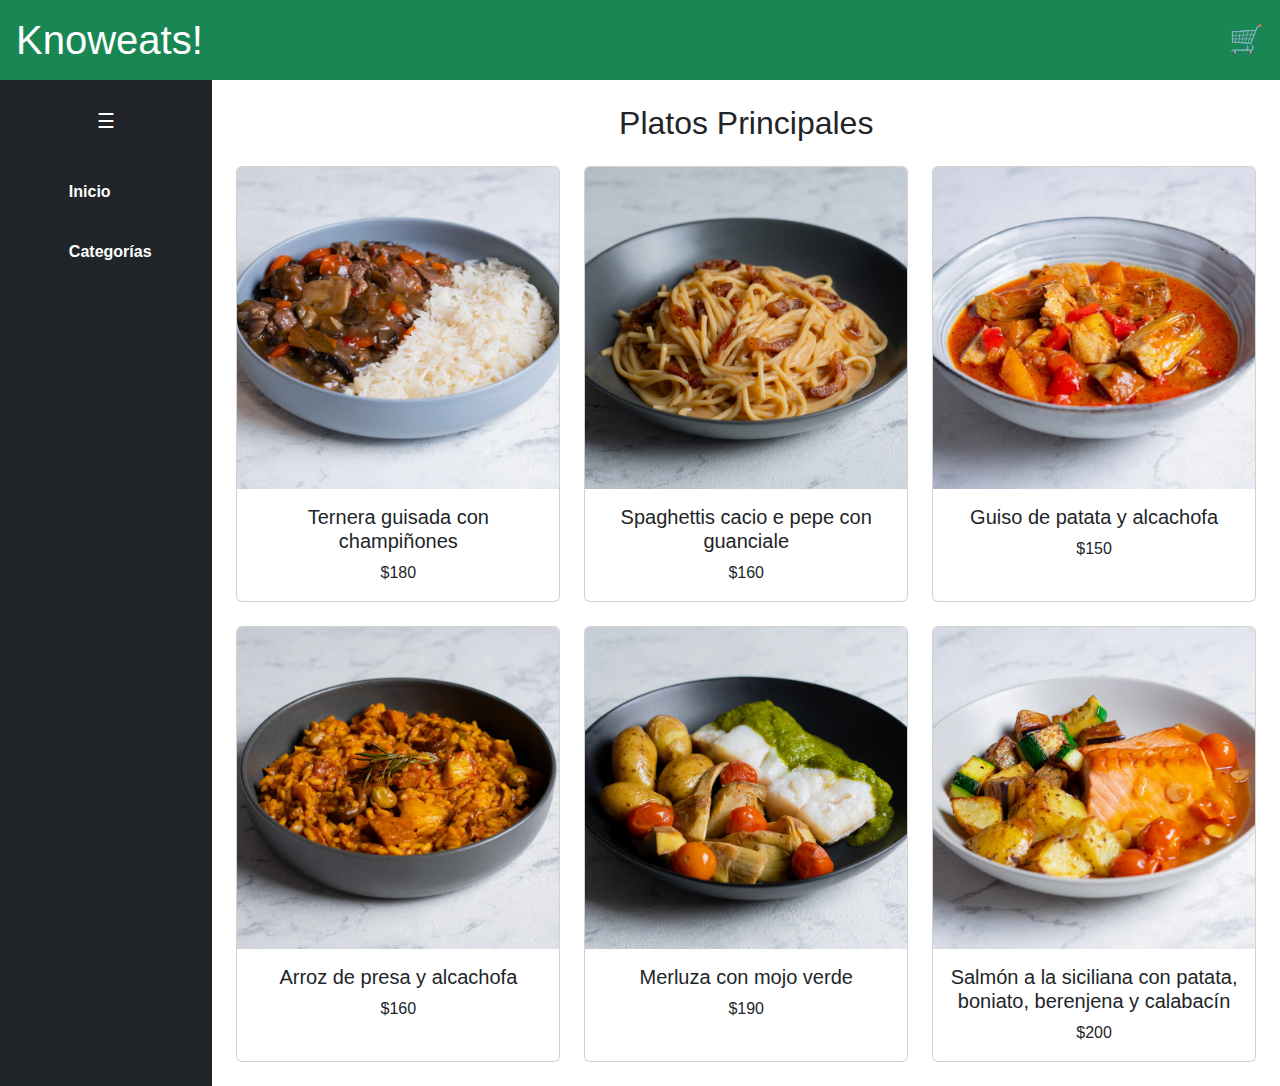
==== plato_principal.html @ 04e78244 "Add files via upload" ====
<!DOCTYPE html>
<html lang="es">
<head>
    <meta charset="UTF-8">
    <meta name="viewport" content="width=device-width, initial-scale=1.0">
    <title>Platos Principales - Knoweats!</title>
    <link rel="stylesheet" href="https://cdn.jsdelivr.net/npm/bootstrap@5.3.0/dist/css/bootstrap.min.css">
    <link rel="stylesheet" href="estilos.css">
    <script src="interaccion.js" defer></script>
</head>
<body>
    <header class="bg-success text-white p-3 d-flex justify-content-between align-items-center">
        <h1 class="m-0">Knoweats!</h1>
        <a href="pago_final.html" class="cart-btn text-white fs-3">🛒</a>
    </header>

    <div class="d-flex">
        <nav class="sidebar bg-dark text-white p-3">
            <button class="toggle-btn btn btn-outline-light mb-3" onclick="toggleSidebar()">☰</button>
            <ul class="nav flex-column">
                <li class="nav-item">
                    <a href="index.html" class="nav-link text-white fw-bold">
                        <i class="bi bi-house-door-fill me-2"></i>Inicio
                    </a>
                </li>
                <li class="nav-item">
                    <a href="#" class="nav-link text-white fw-bold" onclick="toggleSubMenu(event)">
                        <i class="bi bi-list-ul me-2"></i>Categorías
                        <i class="bi bi-chevron-down float-end"></i>
                    </a>
                    <ul class="submenu list-unstyled ms-3">
                        <li><a href="plato_principal.html" class="nav-link text-white">Platos Principales</a></li>
                        <li><a href="postres.html" class="nav-link text-white">Postres</a></li>
                        <li><a href="fotos.html" class="nav-link text-white">Fotos</a></li>
                    </ul>
                </li>
            </ul>
        </nav>

        <main class="container-fluid p-4">
            <h2 class="text-center mb-4">Platos Principales</h2>
            <div class="row row-cols-1 row-cols-md-3 g-4" id="productos-container"></div>
        </main>
    </div>

    <script>
        let productos = [
            { id: 7, nombre: "Ternera guisada con champiñones", img: "imagenes/principal1.jpg", precio: 180, descripcion: "Aguja de ternera, arroz, champiñón, zanahoria, cebolla, tomate frito casero, caldo de pollo (APIO), pasta de ajo, vino tinto (SULFITOS), aceite de oliva virgen, laurel, sal, pimienta, almidón de maíz." },
            { id: 8, nombre: "Spaghettis cacio e pepe con guanciale", img: "imagenes/principal2.jpg", precio: 160, descripcion: "Pasta de trigo (GLUTEN), caldo de pollo (APIO), nata (LÁCTEOS), guanciale, queso parmesano (LÁCTEOS), cebolla, coñac, concentrado de carne (APIO, GLUTEN), pimienta verde en grano, pimienta negra molida, aceite de oliva virgen, almidón de maíz, sal." },
            { id: 9, nombre: "Guiso de patata y alcachofa", img: "imagenes/principal3.jpg", precio: 150, descripcion: "Patata, alcachofa, pimiento rojo, habas, cebolla, picada de almendra (almendra (FRUTOS SECOS), pasta de ajo, sal, perejil, pan (GLUTEN)), tomate frito casero, caldo de verduras (APIO), aceite de oliva virgen, pulpa de pimiento choricero, almidón de maíz, sal. " },
            { id: 10, nombre: "Arroz de presa y alcachofa", img: "imagenes/principal4.jpg", precio: 160, descripcion: "Caldo de pollo (APIO), arroz, presa de cerdo, cebolla, alcachofa, habas, salmorreta (ñora, ajo, tomate, jugo de limón), aceite de oliva virgen, sazonador paella (colorante (SOJA), harina de maíz, sal, pimienta negra, tomillo, romero, nuez moscada, clavo, pimentón dulce, azafrán), sal, romero." },
            { id: 11, nombre: "Merluza con mojo verde", img: "imagenes/principal5.jpg", precio: 190, descripcion: "Merluza (PESCADO), mojo verde (nata (LACTEO), cilantro, ajo, vinagre de vino blanco (SULFITOS), comino, aceite de oliva virgen, sal), patatas, alcachofa, tomate cherry, ajo, sal, aceite de oliva virgen." },
            { id: 12, nombre: "Salmón a la siciliana con patata, boniato, berenjena y calabacín", img: "imagenes/principal6.jpg", precio: 200, descripcion: "Salmón (PESCADO), calabacín, berenjena, patata, boniato, salsa siciliana (tomate cherry, cebolla, aceite de oliva virgen, coñac, tomate frito casero, caldo de pescado (PESCADO, CRUSTÁCEO, MOLUSCO, APIO), ajo, agua, pimienta, almidón de maíz, sal, albahaca), aceite de oliva virgen, ajo, hierbas provenzales, sal, pimienta." }
        ];

        function mostrarProductos() {
            let contenedor = document.getElementById("productos-container");
            contenedor.innerHTML = productos.map(p => {
                let imagenURL = p.img.startsWith("http") ? p.img : `${window.location.origin}/${p.img}`;
                return `
                <div class="col">
                    <div class="card h-100 text-center">
                        <a href="detalle_del_producto.html?id=${p.id}&nombre=${encodeURIComponent(p.nombre)}&precio=${p.precio}&img=${encodeURIComponent(imagenURL)}&descripcion=${encodeURIComponent(p.descripcion)}">
                            <img src="${imagenURL}" class="card-img-top" alt="${p.nombre}">
                        </a>
                        <div class="card-body">
                            <h5 class="card-title">${p.nombre}</h5>
                            <p class="card-text">$${p.precio}</p>
                        </div>
                    </div>
                </div>
                `;
            }).join('');
        }

        function toggleSubMenu(event) {
            event.preventDefault();
            const submenu = event.target.nextElementSibling;
            submenu.classList.toggle("d-none");
        }

        window.onload = mostrarProductos;
    </script>

    <script src="https://cdn.jsdelivr.net/npm/bootstrap@5.3.0/dist/js/bootstrap.bundle.min.js"></script>
</body>
</html>
---- estilos.css ----
body {
    font-family: Arial, sans-serif;
    margin: 0;
    padding: 0;
}

header {
    background-color: #216a5e;
    padding: 15px;
    color: white;
    display: flex;
    justify-content: space-between;
    align-items: center;
}

.cart-btn {
    color: white;
    text-decoration: none;
    font-size: 1.5rem;
}

.container {
    display: flex;
}

.sidebar {
    width: 250px;
    background-color: #333;
    color: white;
    height: auto;
    padding-top: 10px;
    transition: width 0.3s ease;
    overflow: hidden;
    display: flex;
    flex-direction: column;
    align-items: center;
}

.sidebar.collapsed {
    width: 50px;
}

.sidebar.collapsed .logo,
.sidebar.collapsed ul {
    display: none;
}

.toggle-btn {
    background: none;
    border: none;
    color: white;
    font-size: 20px;
    cursor: pointer;
    display: block;
    width: 100%;
    padding: 10px;
    text-align: center;
}

.sidebar ul {
    list-style: none;
    padding: 0;
}

.sidebar ul li {
    padding: 10px;
}

.sidebar ul li a {
    color: white;
    text-decoration: none;
}

.submenu {
    display: none;
    list-style: none;
    padding-left: 20px;
}

.submenu .nav-link {
    font-size: 0.9rem;
}

.content-box {
    padding: 20px;
    background-color: #f9f9f9;
    margin: auto;
    text-align: center;
}

.texto-llamativo {
    margin: 20px 0;
    text-align: left;
    max-width: 600px;
}

.texto-llamativo h2 {
    font-size: 2.5em;
    font-weight: bold;
    color: #1a4d3e;
    text-align: left;
    font-family: 'Arial', sans-serif;
}

.lista-check {
    list-style: none;
    padding: 0;
    font-size: 1.2em;
    font-family: 'Arial', sans-serif;
}

.lista-check li {
    margin: 10px 0;
    color: #333;
    font-weight: normal;
    display: flex;
    align-items: center;
}

.lista-check li::before {
    content: "✅";
    margin-right: 10px;
    font-size: 1.2em;
    color: #1a4d3e;
}

.lista-check strong {
    font-weight: bold;
    color: #1a4d3e;
}

.imagenes-inicio {
    display: flex;
    justify-content: center;
    gap: 15px;
    margin-top: 20px;
}

.imagenes-inicio img {
    width: 180px;
    height: auto;
    border-radius: 10px;
    box-shadow: 0px 4px 6px rgba(0, 0, 0, 0.2);
    transition: transform 0.3s ease;
}

.imagenes-inicio img:hover {
    transform: scale(1.05);
}

.detalle-producto {
    font-family: Arial, sans-serif;
    margin: 0;
    padding: 0;
    background-color: #f5f5f5;
    text-align: center;
}

.detalle-producto header {
    background-color: #2e6d5e;
    color: white;
    padding: 15px;
    display: flex;
    justify-content: space-between;
    align-items: center;
}

.detalle-producto header h1 {
    margin: 0;
    font-size: 24px;
}

.detalle-producto .cart-btn {
    text-decoration: none;
    font-size: 24px;
    color: white;
}

.detalle-producto main {
    max-width: 800px;
    margin: 20px auto;
    background: white;
    padding: 20px;
    border-radius: 10px;
    box-shadow: 0 0 10px rgba(0, 0, 0, 0.1);
}

.detalle-producto img {
    width: 100%;
    max-width: 400px;
    border-radius: 10px;
}

.detalle-producto h2 {
    color: #333;
}

.detalle-producto p {
    color: #666;
    font-size: 16px;
}

.detalle-producto button {
    background-color: #2e6d5e;
    color: white;
    border: none;
    padding: 10px 20px;
    cursor: pointer;
    border-radius: 5px;
    font-size: 16px;
    margin-top: 10px;
}

.detalle-producto button:hover {
    background-color: #24574b;
}

.offcanvas {
    width: 250px;
}

.offcanvas .nav-link {
    font-size: 1.1rem;
    padding: 10px 15px;
    border-radius: 5px;
    transition: background-color 0.3s ease;
}

.offcanvas .nav-link:hover {
    background-color: #495057;
}
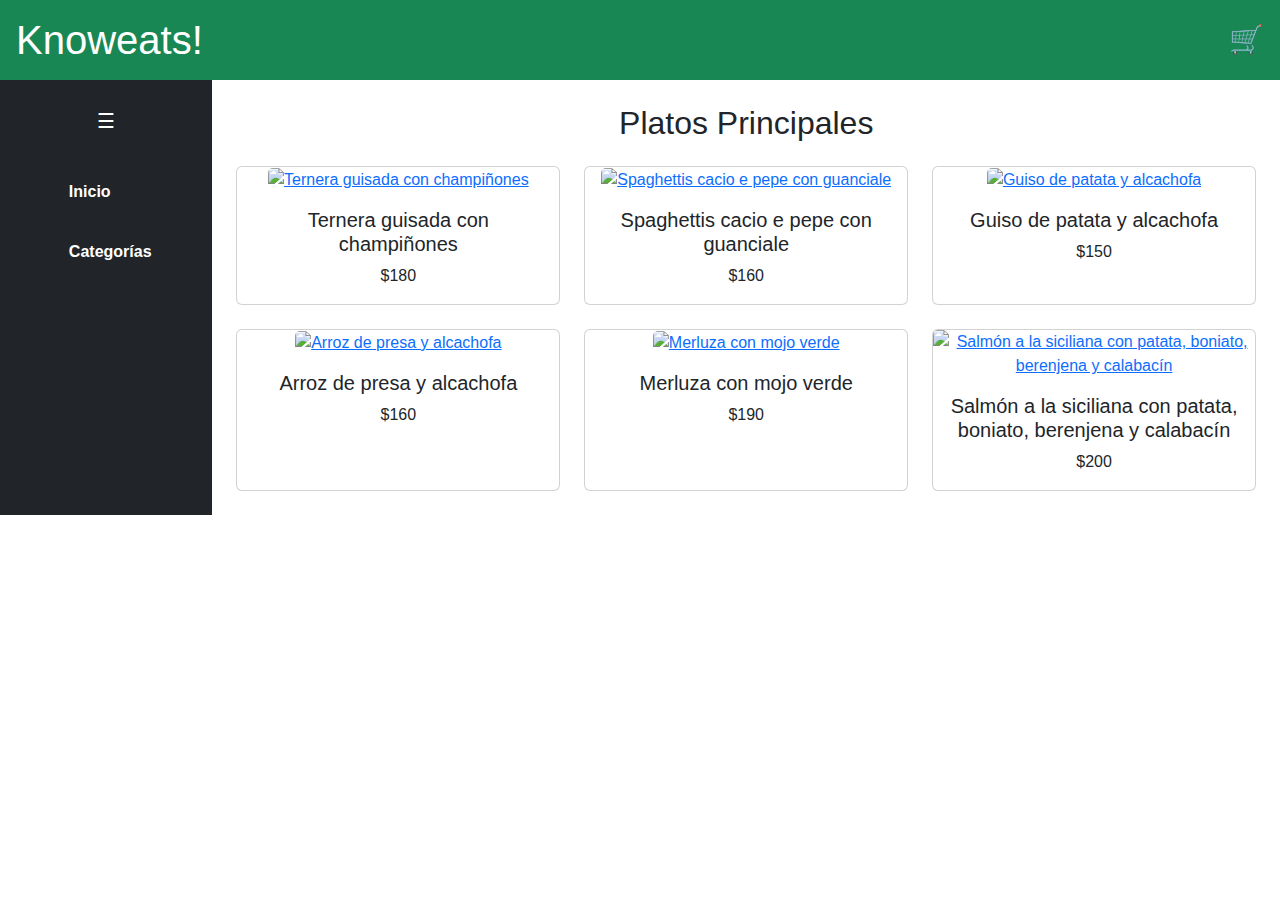
==== commit 04b9909f: "Add files via upload" ====
--- a/plato_principal.html
+++ b/plato_principal.html
@@ -45,12 +45,12 @@
 
     <script>
         let productos = [
-            { id: 7, nombre: "Ternera guisada con champiñones", img: "imagenes/principal1.jpg", precio: 180, descripcion: "Aguja de ternera, arroz, champiñón, zanahoria, cebolla, tomate frito casero, caldo de pollo (APIO), pasta de ajo, vino tinto (SULFITOS), aceite de oliva virgen, laurel, sal, pimienta, almidón de maíz." },
-            { id: 8, nombre: "Spaghettis cacio e pepe con guanciale", img: "imagenes/principal2.jpg", precio: 160, descripcion: "Pasta de trigo (GLUTEN), caldo de pollo (APIO), nata (LÁCTEOS), guanciale, queso parmesano (LÁCTEOS), cebolla, coñac, concentrado de carne (APIO, GLUTEN), pimienta verde en grano, pimienta negra molida, aceite de oliva virgen, almidón de maíz, sal." },
-            { id: 9, nombre: "Guiso de patata y alcachofa", img: "imagenes/principal3.jpg", precio: 150, descripcion: "Patata, alcachofa, pimiento rojo, habas, cebolla, picada de almendra (almendra (FRUTOS SECOS), pasta de ajo, sal, perejil, pan (GLUTEN)), tomate frito casero, caldo de verduras (APIO), aceite de oliva virgen, pulpa de pimiento choricero, almidón de maíz, sal. " },
-            { id: 10, nombre: "Arroz de presa y alcachofa", img: "imagenes/principal4.jpg", precio: 160, descripcion: "Caldo de pollo (APIO), arroz, presa de cerdo, cebolla, alcachofa, habas, salmorreta (ñora, ajo, tomate, jugo de limón), aceite de oliva virgen, sazonador paella (colorante (SOJA), harina de maíz, sal, pimienta negra, tomillo, romero, nuez moscada, clavo, pimentón dulce, azafrán), sal, romero." },
-            { id: 11, nombre: "Merluza con mojo verde", img: "imagenes/principal5.jpg", precio: 190, descripcion: "Merluza (PESCADO), mojo verde (nata (LACTEO), cilantro, ajo, vinagre de vino blanco (SULFITOS), comino, aceite de oliva virgen, sal), patatas, alcachofa, tomate cherry, ajo, sal, aceite de oliva virgen." },
-            { id: 12, nombre: "Salmón a la siciliana con patata, boniato, berenjena y calabacín", img: "imagenes/principal6.jpg", precio: 200, descripcion: "Salmón (PESCADO), calabacín, berenjena, patata, boniato, salsa siciliana (tomate cherry, cebolla, aceite de oliva virgen, coñac, tomate frito casero, caldo de pescado (PESCADO, CRUSTÁCEO, MOLUSCO, APIO), ajo, agua, pimienta, almidón de maíz, sal, albahaca), aceite de oliva virgen, ajo, hierbas provenzales, sal, pimienta." }
+            { id: 7, nombre: "Ternera guisada con champiñones", img: "web/imagenes/principal1.jpg", precio: 180, descripcion: "Aguja de ternera, arroz, champiñón, zanahoria, cebolla, tomate frito casero, caldo de pollo (APIO), pasta de ajo, vino tinto (SULFITOS), aceite de oliva virgen, laurel, sal, pimienta, almidón de maíz.", src: "imagenes/principal1.jpg" },
+            { id: 8, nombre: "Spaghettis cacio e pepe con guanciale", img: "web/imagenes/principal2.jpg", precio: 160, descripcion: "Pasta de trigo (GLUTEN), caldo de pollo (APIO), nata (LÁCTEOS), guanciale, queso parmesano (LÁCTEOS), cebolla, coñac, concentrado de carne (APIO, GLUTEN), pimienta verde en grano, pimienta negra molida, aceite de oliva virgen, almidón de maíz, sal.", src: "imagenes/principal2.jpg" },
+            { id: 9, nombre: "Guiso de patata y alcachofa", img: "web/imagenes/principal3.jpg", precio: 150, descripcion: "Patata, alcachofa, pimiento rojo, habas, cebolla, picada de almendra (almendra (FRUTOS SECOS), pasta de ajo, sal, perejil, pan (GLUTEN)), tomate frito casero, caldo de verduras (APIO), aceite de oliva virgen, pulpa de pimiento choricero, almidón de maíz, sal. ", src: "imagenes/principal3.jpg" },
+            { id: 10, nombre: "Arroz de presa y alcachofa", img: "web/imagenes/principal4.jpg", precio: 160, descripcion: "Caldo de pollo (APIO), arroz, presa de cerdo, cebolla, alcachofa, habas, salmorreta (ñora, ajo, tomate, jugo de limón), aceite de oliva virgen, sazonador paella (colorante (SOJA), harina de maíz, sal, pimienta negra, tomillo, romero, nuez moscada, clavo, pimentón dulce, azafrán), sal, romero.", src: "imagenes/principal4.jpg" },
+            { id: 11, nombre: "Merluza con mojo verde", img: "web/imagenes/principal5.jpg", precio: 190, descripcion: "Merluza (PESCADO), mojo verde (nata (LACTEO), cilantro, ajo, vinagre de vino blanco (SULFITOS), comino, aceite de oliva virgen, sal), patatas, alcachofa, tomate cherry, ajo, sal, aceite de oliva virgen.", src: "imagenes/principal5.jpg", src: "imagenes/principal5.jpg" },
+            { id: 12, nombre: "Salmón a la siciliana con patata, boniato, berenjena y calabacín", img: "web/imagenes/principal6.jpg", precio: 200, descripcion: "Salmón (PESCADO), calabacín, berenjena, patata, boniato, salsa siciliana (tomate cherry, cebolla, aceite de oliva virgen, coñac, tomate frito casero, caldo de pescado (PESCADO, CRUSTÁCEO, MOLUSCO, APIO), ajo, agua, pimienta, almidón de maíz, sal, albahaca), aceite de oliva virgen, ajo, hierbas provenzales, sal, pimienta.", src: "imagenes/principal6.jpg" }
         ];
 
         function mostrarProductos() {
